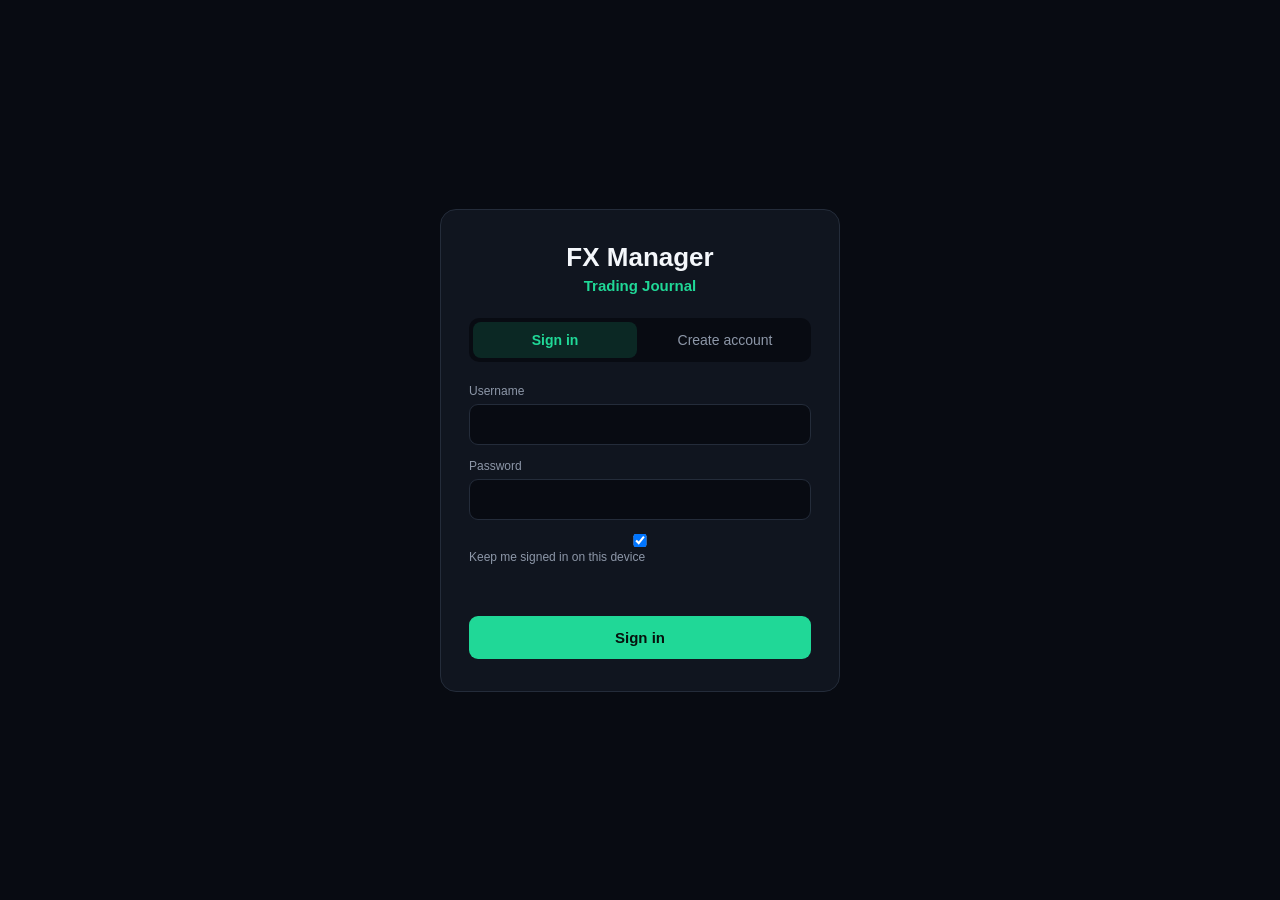
==== login.html @ fbcf69ee "Add files via upload" ====
<!DOCTYPE html>
<html lang="en">
<head>
    <meta charset="UTF-8">
    <meta name="viewport" content="width=device-width, initial-scale=1.0">
    <title>Login | FX Manager</title>

    <script src="./auth.js"></script>
    <link rel="stylesheet" href="./style.css">

    <style>
        body {
            min-height: 100vh;
            display: flex;
            align-items: center;
            justify-content: center;
            padding: 20px;
        }

        .auth-card {
            width: 100%;
            max-width: 400px;
            background: var(--card);
            border: 1px solid var(--border);
            border-radius: 16px;
            padding: 32px 28px;
        }

        .auth-brand { text-align: center; margin-bottom: 24px; }
        .auth-brand h1 { font-size: 26px; margin-bottom: 4px; }
        .auth-brand p { color: var(--green); font-weight: bold; font-size: 15px; }

        .auth-tabs {
            display: flex;
            gap: 6px;
            background: var(--bg);
            border-radius: 10px;
            padding: 4px;
            margin-bottom: 22px;
        }

        .auth-tabs button {
            flex: 1;
            padding: 10px;
            border: none;
            border-radius: 8px;
            background: transparent;
            color: var(--muted);
            font-size: 14px;
            cursor: pointer;
            transition: .2s;
        }

        .auth-tabs button.active {
            background: rgba(32, 216, 151, .14);
            color: var(--green);
            font-weight: bold;
        }

        .auth-form { display: none; flex-direction: column; gap: 14px; }
        .auth-form.active { display: flex; }

        .auth-form label { display: block; font-size: 13px; color: var(--muted); margin-bottom: 6px; }

        .auth-form input[type="text"],
        .auth-form input[type="password"] {
            width: 100%;
            padding: 12px 14px;
            background: var(--bg);
            border: 1px solid var(--border);
            border-radius: 9px;
            color: var(--text);
            font-size: 14px;
            outline: none;
        }

        .auth-form input:focus { border-color: var(--green); }

        .remember {
            display: flex;
            align-items: center;
            gap: 8px;
            font-size: 13px;
            color: var(--muted);
        }

        .auth-submit {
            padding: 13px;
            border: none;
            border-radius: 9px;
            background: var(--green);
            color: #07110d;
            font-size: 15px;
            font-weight: bold;
            cursor: pointer;
        }

        .auth-submit:disabled { opacity: .6; cursor: default; }

        .auth-error { min-height: 18px; color: var(--red); font-size: 13px; }
        .auth-note { font-size: 12px; color: var(--muted); line-height: 1.5; }
    </style>
</head>

<body>

<div class="auth-card">

    <div class="auth-brand">
        <h1>FX Manager</h1>
        <p>Trading Journal</p>
    </div>

    <div class="auth-tabs">
        <button type="button" id="tabLogin" class="active">Sign in</button>
        <button type="button" id="tabRegister">Create account</button>
    </div>

    <!-- SIGN IN -->
    <div class="auth-form active" id="loginForm">

        <div>
            <label for="loginUser">Username</label>
            <input type="text" id="loginUser" autocomplete="username">
        </div>

        <div>
            <label for="loginPass">Password</label>
            <input type="password" id="loginPass" autocomplete="current-password">
        </div>

        <label class="remember">
            <input type="checkbox" id="loginRemember" checked>
            Keep me signed in on this device
        </label>

        <div class="auth-error" id="loginError"></div>

        <button type="button" class="auth-submit" id="loginBtn">Sign in</button>
    </div>

    <!-- CREATE ACCOUNT -->
    <div class="auth-form" id="registerForm">

        <div>
            <label for="regName">Your name</label>
            <input type="text" id="regName" autocomplete="name">
        </div>

        <div>
            <label for="regUser">Username</label>
            <input type="text" id="regUser" autocomplete="username">
        </div>

        <div>
            <label for="regPass">Password (min 6 characters)</label>
            <input type="password" id="regPass" autocomplete="new-password">
        </div>

        <div>
            <label for="regPass2">Confirm password</label>
            <input type="password" id="regPass2" autocomplete="new-password">
        </div>

        <div class="auth-note" id="legacyNote" style="display:none;">
            Trades and settings already saved in this browser will be moved into this first account.
        </div>

        <div class="auth-error" id="regError"></div>

        <button type="button" class="auth-submit" id="registerBtn">Create account</button>
    </div>

</div>

<script>
    var $ = function (id) { return document.getElementById(id); };

    /* Already signed in? Go straight to the dashboard. */
    if (FXAuth.current()) {
        location.replace("index.html");
    }

    if (FXAuth.hasLegacyData()) {
        $("legacyNote").style.display = "block";
    }

    function showTab(which) {
        var isLogin = which === "login";
        $("tabLogin").classList.toggle("active", isLogin);
        $("tabRegister").classList.toggle("active", !isLogin);
        $("loginForm").classList.toggle("active", isLogin);
        $("registerForm").classList.toggle("active", !isLogin);
    }

    $("tabLogin").onclick = function () { showTab("login"); };
    $("tabRegister").onclick = function () { showTab("register"); };

    function doLogin() {
        var btn = $("loginBtn");
        $("loginError").textContent = "";

        if (!$("loginUser").value.trim() || !$("loginPass").value) {
            $("loginError").textContent = "Enter your username and password.";
            return;
        }

        btn.disabled = true;

        FXAuth.login($("loginUser").value, $("loginPass").value, $("loginRemember").checked)
            .then(function () { location.href = "index.html"; })
            .catch(function (err) {
                $("loginError").textContent = err.message;
                btn.disabled = false;
            });
    }

    function doRegister() {
        var btn = $("registerBtn");
        var err = $("regError");
        err.textContent = "";

        var name = $("regName").value.trim();
        var user = $("regUser").value.trim();
        var pass = $("regPass").value;

        if (!name || !user) { err.textContent = "Please fill in your name and a username."; return; }
        if (!/^[a-zA-Z0-9_.-]{3,30}$/.test(user)) {
            err.textContent = "Username: 3-30 letters, numbers, . _ or -";
            return;
        }
        if (pass.length < 6) { err.textContent = "Password must be at least 6 characters."; return; }
        if (pass !== $("regPass2").value) { err.textContent = "Passwords do not match."; return; }

        btn.disabled = true;

        FXAuth.register(name, user, pass)
            .then(function () { return FXAuth.login(user, pass, true); })
            .then(function () { location.href = "index.html"; })
            .catch(function (e) {
                err.textContent = e.message;
                btn.disabled = false;
            });
    }

    $("loginBtn").onclick = doLogin;
    $("registerBtn").onclick = doRegister;

    ["loginUser", "loginPass"].forEach(function (id) {
        $(id).addEventListener("keydown", function (e) { if (e.key === "Enter") doLogin(); });
    });
    ["regName", "regUser", "regPass", "regPass2"].forEach(function (id) {
        $(id).addEventListener("keydown", function (e) { if (e.key === "Enter") doRegister(); });
    });
</script>

</body>
</html>
---- style.css ----
/* ==========================================
   FX MANAGER - GLOBAL STYLES
========================================== */

* {
    margin: 0;
    padding: 0;
    box-sizing: border-box;
}

:root {
    --bg: #080b12;
    --card: #10151f;
    --card2: #151b27;
    --border: #242c3a;
    --text: #f4f7fb;
    --muted: #8d97a8;
    --green: #20d897;
    --red: #ff5d6c;
    --blue: #5b8cff;
}

body {
    font-family: Arial, Helvetica, sans-serif;
    background: var(--bg);
    color: var(--text);
}

a {
    text-decoration: none;
    color: inherit;
}

.app {
    display: flex;
    min-height: 100vh;
}


/* ==========================================
   SIDEBAR
========================================== */

.sidebar {
    width: 250px;
    background: #0c1018;
    border-right: 1px solid var(--border);
    padding: 25px 16px;
    position: fixed;
    height: 100vh;
    left: 0;
    top: 0;
    z-index: 100;
}

.logo {
    font-size: 20px;
    font-weight: bold;
    letter-spacing: 1px;
    padding: 5px 14px 35px;
}

.logo span {
    color: var(--green);
}

.sidebar nav {
    display: flex;
    flex-direction: column;
    gap: 7px;
}

.sidebar nav a,
.sidebar-bottom a {
    padding: 14px 15px;
    border-radius: 9px;
    color: var(--muted);
    font-size: 14px;
    transition: .2s;
}

.sidebar nav a:hover,
.sidebar-bottom a:hover {
    background: var(--card2);
    color: white;
}

.sidebar nav a.active {
    background: rgba(32, 216, 151, .12);
    color: var(--green);
}

.sidebar-bottom {
    position: absolute;
    bottom: 25px;
    left: 16px;
    right: 16px;
}


/* ==========================================
   MAIN
========================================== */

.main {
    margin-left: 250px;
    width: calc(100% - 250px);
    padding: 25px 35px;
}


/* ==========================================
   TOPBAR
========================================== */

.topbar {
    display: flex;
    align-items: center;
    justify-content: space-between;
    margin-bottom: 30px;
}

.topbar h2 {
    font-size: 23px;
}

.topbar p {
    color: var(--muted);
    margin-top: 5px;
    font-size: 13px;
}

.profile {
    display: flex;
    align-items: center;
    gap: 18px;
}

.notification {
    font-size: 20px;
}

.avatar {
    width: 42px;
    height: 42px;
    border-radius: 50%;
    background: var(--green);
    color: #06110d;
    display: flex;
    align-items: center;
    justify-content: center;
    font-weight: bold;
}

.menu-btn {
    display: none;
}


/* ==========================================
   WELCOME
========================================== */

.welcome {
    background: linear-gradient(135deg, #111923, #0d131d);
    border: 1px solid var(--border);
    border-radius: 15px;
    padding: 28px;
    display: flex;
    justify-content: space-between;
    align-items: center;
    margin-bottom: 25px;
}

.small-text {
    color: var(--green);
    font-size: 11px;
    font-weight: bold;
    letter-spacing: 2px;
}

.welcome h1 {
    margin: 8px 0;
    font-size: 27px;
}

.welcome p:last-child {
    color: var(--muted);
}


/* ==========================================
   BUTTONS
========================================== */

.primary-btn,
.secondary-btn {
    display: inline-block;
    padding: 12px 18px;
    border-radius: 8px;
    font-size: 14px;
    font-weight: bold;
}

.primary-btn {
    background: var(--green);
    color: #04120c;
}

.primary-btn:hover {
    opacity: .9;
}

.secondary-btn {
    border: 1px solid var(--border);
    background: var(--card2);
    color: var(--text);
}

.secondary-btn:hover {
    border-color: var(--green);
}

.full {
    width: 100%;
    text-align: center;
    margin-top: 20px;
}


/* ==========================================
   STATS
========================================== */

.stats-grid {
    display: grid;
    grid-template-columns: repeat(4, 1fr);
    gap: 18px;
    margin-bottom: 25px;
}

.stat-card {
    background: var(--card);
    border: 1px solid var(--border);
    padding: 21px;
    border-radius: 13px;
}

.stat-icon {
    font-size: 21px;
    margin-bottom: 15px;
}

.stat-card p {
    color: var(--muted);
    font-size: 13px;
}

.stat-card h2 {
    margin: 8px 0;
    font-size: 24px;
}

.positive {
    color: var(--green) !important;
}

.negative {
    color: var(--red) !important;
}


/* ==========================================
   PANELS
========================================== */

.dashboard-grid {
    display: grid;
    grid-template-columns: 2fr 1fr;
    gap: 20px;
    margin-bottom: 25px;
}

.panel {
    background: var(--card);
    border: 1px solid var(--border);
    border-radius: 13px;
    padding: 22px;
}

.panel-header {
    display: flex;
    align-items: center;
    justify-content: space-between;
    margin-bottom: 22px;
}

.panel-header h3 {
    font-size: 17px;
}

.panel-header p {
    color: var(--muted);
    font-size: 12px;
    margin-top: 5px;
}

.view-link {
    color: var(--green);
    font-size: 13px;
}

.view-link:hover {
    text-decoration: underline;
}


/* ==========================================
   OLD CHART SUPPORT
========================================== */

.chart {
    height: 250px;
    position: relative;
    overflow: hidden;
    background:
        linear-gradient(rgba(255,255,255,.035) 1px, transparent 1px),
        linear-gradient(90deg, rgba(255,255,255,.035) 1px, transparent 1px);
    background-size: 50px 50px;
    border-radius: 8px;
}

.chart-line {
    position: absolute;
    left: 4%;
    right: 4%;
    top: 30%;
    height: 130px;
    border-bottom: 3px solid var(--green);
    transform: skewY(-15deg);
    box-shadow: 0 15px 25px rgba(32,216,151,.08);
}

.chart-labels {
    position: absolute;
    bottom: 5px;
    left: 15px;
    right: 15px;
    display: flex;
    justify-content: space-between;
    color: var(--muted);
    font-size: 10px;
}


/* ==========================================
   LIVE PERFORMANCE CHART
========================================== */

.performance-panel {
    margin-bottom: 25px;
}

.performance-header {
    display: flex;
    align-items: center;
    justify-content: space-between;
    margin-bottom: 18px;
}

.performance-header h3 {
    font-size: 17px;
}

.performance-header p {
    color: var(--muted);
    font-size: 12px;
    margin-top: 5px;
}

.chart-range {
    width: auto;
    min-width: 110px;
    padding: 9px 12px;

    background: var(--card2);
    border: 1px solid var(--border);

    color: var(--text);

    border-radius: 8px;

    font-size: 12px;
    cursor: pointer;

    outline: none;
}

.chart-range:hover {
    border-color: var(--green);
}

.chart-range:focus {
    border-color: var(--green);
}

.chart-wrapper {
    position: relative;
    width: 100%;
    height: 330px;
    padding: 5px 0;
}

#performanceChart {
    width: 100% !important;
    height: 100% !important;
}

.chart-empty {
    position: absolute;

    top: 0;
    left: 0;
    right: 0;
    bottom: 0;

    display: none;

    align-items: center;
    justify-content: center;

    color: var(--muted);

    font-size: 13px;

    text-align: center;
}


/* ==========================================
   JOURNAL PREVIEW
========================================== */

.journal-preview {
    display: flex;
    flex-direction: column;
    gap: 14px;
}

.journal-row {
    display: flex;
    justify-content: space-between;
    font-size: 13px;
    border-bottom: 1px solid var(--border);
    padding-bottom: 12px;
}

.journal-row span {
    color: var(--muted);
}

.bullish {
    color: var(--green);
}


/* ==========================================
   TABLE
========================================== */

.recent-panel {
    overflow: hidden;
}

.table-container {
    overflow-x: auto;
}

table {
    width: 100%;
    border-collapse: collapse;
}

th {
    text-align: left;
    color: var(--muted);
    font-size: 11px;
    font-weight: normal;
    padding: 13px;
    border-bottom: 1px solid var(--border);
}

td {
    padding: 16px 13px;
    border-bottom: 1px solid var(--border);
    font-size: 13px;
}

tbody tr:hover {
    background: rgba(255,255,255,.015);
}

.buy,
.win {
    color: var(--green);
    background: rgba(32,216,151,.09);
    padding: 5px 8px;
    border-radius: 5px;
}

.sell,
.loss {
    color: var(--red);
    background: rgba(255,93,108,.09);
    padding: 5px 8px;
    border-radius: 5px;
}


/* ==========================================
   CALENDAR
========================================== */

.calendar-panel {
    margin-bottom: 25px;
}

.calendar-header {
    display: flex;
    align-items: center;
    justify-content: space-between;
    margin-bottom: 25px;
}

.calendar-header button {
    width: 40px;
    height: 40px;

    border: 1px solid var(--border);

    background: var(--card2);
    color: white;

    border-radius: 8px;

    font-size: 24px;

    cursor: pointer;

    transition: .2s;
}

.calendar-header button:hover {
    background: var(--green);
    color: #000;
}

.calendar-week,
.calendar-grid {
    display: grid;
    grid-template-columns: repeat(7, 1fr);
    gap: 8px;
}

.calendar-week {
    margin-bottom: 8px;
}

.calendar-week span {
    text-align: center;
    color: var(--muted);
    font-size: 11px;
    padding: 10px;
}

.calendar-day {
    min-height: 105px;

    background: var(--card2);

    border: 1px solid var(--border);

    border-radius: 9px;

    padding: 10px;

    cursor: pointer;

    transition: .2s;
}

.calendar-day:hover {
    border-color: var(--green);
    transform: translateY(-2px);
}

.calendar-day strong {
    font-size: 14px;
}

.calendar-day small {
    display: block;

    margin-top: 8px;

    color: var(--muted);

    font-size: 10px;
}

.empty-day {
    background: transparent;
    border: none;
    cursor: default;
}

.day-profit,
.day-loss {
    display: inline-block;

    margin-top: 20px;

    padding: 5px 7px;

    border-radius: 5px;

    font-size: 11px;
}

.day-profit {
    color: var(--green);
    background: rgba(32,216,151,.1);
}

.day-loss {
    color: var(--red);
    background: rgba(255,93,108,.1);
}

.no-trade {
    opacity: .5;
}

.day-trade {
    display: grid;

    grid-template-columns:
        1.5fr 1fr 1fr 1fr;

    align-items: center;

    padding: 15px;

    border-bottom: 1px solid var(--border);

    font-size: 13px;
}


/* ==========================================
   JOURNAL PAGE
========================================== */

.journal-date {
    margin-bottom: 20px;
}

.journal-date label {
    display: block;

    color: var(--muted);

    font-size: 12px;

    margin-bottom: 7px;
}

input,
select,
textarea {
    width: 100%;

    background: var(--card2);

    border: 1px solid var(--border);

    color: white;

    border-radius: 8px;

    padding: 12px;

    outline: none;

    font-size: 13px;
}

input:focus,
select:focus,
textarea:focus {
    border-color: var(--green);
}

input::placeholder,
textarea::placeholder {
    color: #657083;
}

.form-grid {
    display: grid;

    grid-template-columns: repeat(2, 1fr);

    gap: 20px;
}

.form-group {
    margin-bottom: 20px;
}

.form-group label {
    display: block;

    color: var(--muted);

    font-size: 12px;

    margin-bottom: 8px;
}

textarea {
    min-height: 130px;

    resize: vertical;
}

.panel h3 {
    margin-bottom: 20px;
}

.emotion-grid {
    display: grid;

    grid-template-columns: repeat(5, 1fr);

    gap: 12px;
}

.emotion-grid button {
    background: var(--card2);

    border: 1px solid var(--border);

    color: white;

    padding: 15px 8px;

    border-radius: 10px;

    cursor: pointer;

    line-height: 1.7;

    transition: .2s;
}

.emotion-grid button:hover,
.emotion-grid button.selected {
    border-color: var(--green);

    background: rgba(32,216,151,.1);
}

.form-help {
    color: var(--muted);

    font-size: 12px;

    margin-bottom: 15px;
}

.image-preview {
    display: grid;

    grid-template-columns: repeat(4, 1fr);

    gap: 15px;

    margin-top: 20px;
}

.image-preview img {
    width: 100%;

    height: 160px;

    object-fit: cover;

    border-radius: 8px;

    border: 1px solid var(--border);
}

.save-journal {
    border: none;

    cursor: pointer;

    margin-top: 20px;
}

.success-message {
    color: var(--green);

    margin-top: 15px;
}


/* ==========================================
   TRADE PAGE
========================================== */

.delete-btn {
    border: 1px solid rgba(255,93,108,.3);

    background: rgba(255,93,108,.08);

    color: var(--red);

    padding: 7px 10px;

    border-radius: 6px;

    cursor: pointer;

    transition: .2s;
}

.delete-btn:hover {
    background: var(--red);

    color: white;
}


/* ==========================================
   ANALYTICS
========================================== */

.analytics-number {
    font-size: 35px;

    font-weight: bold;

    margin: 25px 0;
}

.metric {
    display: flex;

    justify-content: space-between;

    padding: 17px 0;

    border-bottom: 1px solid var(--border);

    font-size: 13px;
}

.metric span {
    color: var(--muted);
}

.strategy-row {
    display: flex;

    justify-content: space-between;

    align-items: center;

    padding: 17px 0;

    border-bottom: 1px solid var(--border);
}

.strategy-row small {
    display: block;

    color: var(--muted);

    margin-top: 5px;

    font-size: 11px;
}


/* ==========================================
   GOALS
========================================== */

.goal-item {
    padding: 20px 0;

    border-bottom: 1px solid var(--border);
}

.goal-top {
    display: flex;

    justify-content: space-between;

    margin-bottom: 12px;
}

.goal-top span {
    color: var(--muted);

    font-size: 13px;
}

.progress {
    height: 8px;

    background: #202735;

    border-radius: 20px;

    overflow: hidden;
}

.progress-bar {
    height: 100%;

    background: var(--green);

    border-radius: 20px;

    transition: width .3s ease;
}

.goal-bottom {
    display: flex;

    justify-content: space-between;

    align-items: center;

    margin-top: 10px;
}

.goal-bottom small {
    color: var(--muted);
}


/* ==========================================
   SCROLLBAR
========================================== */

::-webkit-scrollbar {
    width: 8px;
    height: 8px;
}

::-webkit-scrollbar-track {
    background: var(--bg);
}

::-webkit-scrollbar-thumb {
    background: #2a3342;
    border-radius: 10px;
}

::-webkit-scrollbar-thumb:hover {
    background: #394557;
}


/* ==========================================
   RESPONSIVE - TABLET
========================================== */

@media(max-width: 1000px) {

    .sidebar {
        transform: translateX(-100%);

        transition: .3s;
    }

    .sidebar.open {
        transform: translateX(0);
    }

    .main {
        margin-left: 0;

        width: 100%;

        padding: 20px;
    }

    .menu-btn {
        display: block;

        background: none;

        border: none;

        color: white;

        font-size: 23px;

        margin-right: 15px;

        cursor: pointer;
    }

    .topbar {
        justify-content: flex-start;
    }

    .topbar > div:nth-child(2) {
        flex: 1;
    }

    .stats-grid {
        grid-template-columns: repeat(2, 1fr);
    }

    .dashboard-grid {
        grid-template-columns: 1fr;
    }
}


/* ==========================================
   RESPONSIVE - MOBILE
========================================== */

@media(max-width: 700px) {

    .calendar-week,
    .calendar-grid {
        gap: 4px;
    }

    .calendar-day {
        min-height: 75px;

        padding: 6px;
    }

    .calendar-day small {
        font-size: 8px;
    }

    .day-profit,
    .day-loss {
        margin-top: 10px;

        font-size: 9px;
    }

    .form-grid {
        grid-template-columns: 1fr;
    }

    .emotion-grid {
        grid-template-columns: repeat(2, 1fr);
    }

    .image-preview {
        grid-template-columns: repeat(2, 1fr);
    }

    .day-trade {
        grid-template-columns: 1fr 1fr;

        gap: 10px;
    }

    .calendar-week span {
        font-size: 8px;
    }

    .performance-header {
        align-items: flex-start;

        gap: 15px;
    }

    .performance-header h3 {
        font-size: 15px;
    }

    .chart-range {
        min-width: 95px;

        font-size: 11px;

        padding: 8px;
    }

    .chart-wrapper {
        height: 260px;
    }
}


/* ==========================================
   RESPONSIVE - SMALL MOBILE
========================================== */

@media(max-width: 600px) {

    .main {
        padding: 15px;
    }

    .welcome {
        flex-direction: column;

        align-items: flex-start;

        gap: 20px;
    }

    .welcome h1 {
        font-size: 22px;
    }

    .stats-grid {
        grid-template-columns: 1fr;
    }

    .profile {
        gap: 8px;
    }

    .notification {
        display: none;
    }
}


@media(max-width: 500px) {

    .performance-header {
        flex-direction: column;
    }

    .chart-range {
        width: 100%;
    }

    .chart-wrapper {
        height: 230px;
    }

    .panel {
        padding: 17px;
    }

    .topbar h2 {
        font-size: 19px;
    }

    .welcome {
        padding: 20px;
    }

    .welcome h1 {
        font-size: 20px;
    }

    th,
    td {
        white-space: nowrap;
    }
}


/* ==========================================
   DASHBOARD HTML COMPATIBILITY FIX
========================================== */


/* MAIN CONTENT */

.main-content {
    margin-left: 250px;
    width: calc(100% - 250px);
    padding: 25px 35px;
}


/* SIDEBAR NAVIGATION */

.sidebar-nav {
    display: flex;
    flex-direction: column;
    gap: 7px;
}

.sidebar-nav .nav-item {
    display: flex;
    align-items: center;
    gap: 10px;

    padding: 14px 15px;

    border-radius: 9px;

    color: var(--muted);

    font-size: 14px;

    transition: .2s;
}

.sidebar-nav .nav-item:hover {
    background: var(--card2);
    color: white;
}

.sidebar-nav .nav-item.active {
    background: rgba(32, 216, 151, .12);
    color: var(--green);
}


/* SIDEBAR FOOTER */

.sidebar-footer {
    position: absolute;

    bottom: 25px;

    left: 16px;
    right: 16px;

    display: flex;
    align-items: center;

    gap: 8px;

    color: var(--text);

    font-size: 13px;
}

.status-dot {
    width: 8px;
    height: 8px;

    border-radius: 50%;

    background: var(--green);

    box-shadow: 0 0 8px rgba(32,216,151,.5);
}


/* LOGO */

.logo {
    display: flex;
    align-items: flex-start;
    gap: 12px;
}

.logo-icon {
    font-size: 28px;
    font-weight: bold;
    color: var(--text);
}

.logo h2 {
    font-size: 24px;
    margin-bottom: 3px;
}

.logo span {
    color: var(--green);
    font-size: 17px;
    font-weight: bold;
}


/* MOBILE HEADER */

.mobile-header {
    display: none;
}


/* PAGE HEADER */

.page-header {
    display: flex;
    align-items: center;
    justify-content: space-between;

    margin-bottom: 30px;
}

.page-header h1 {
    font-size: 25px;
}

.page-header p {
    color: var(--muted);

    margin-top: 5px;

    font-size: 13px;
}


/* PRIMARY BUTTON */

.primary-button {
    display: inline-block;

    background: var(--green);

    color: #04120c;

    padding: 12px 18px;

    border-radius: 8px;

    font-size: 14px;

    font-weight: bold;

    transition: .2s;
}

.primary-button:hover {
    opacity: .9;
}


/* STAT LABEL */

.stat-label {
    display: block;

    color: var(--muted);

    font-size: 13px;

    margin-bottom: 8px;
}


/* DASHBOARD CARD */

.dashboard-card {
    background: var(--card);

    border: 1px solid var(--border);

    border-radius: 13px;

    padding: 22px;
}


/* CARD HEADER */

.card-header {
    display: flex;

    align-items: center;

    justify-content: space-between;

    margin-bottom: 22px;
}

.card-header h2 {
    font-size: 17px;
}

.card-header p {
    color: var(--muted);

    font-size: 12px;

    margin-top: 5px;
}


/* PERFORMANCE */

.performance-card {
    margin-bottom: 25px;
}


/* BOTTOM DASHBOARD */

.dashboard-two-column {
    display: grid;

    grid-template-columns: 2fr 1fr;

    gap: 20px;

    margin-bottom: 25px;
}


/* TEXT LINK */

.text-link {
    color: var(--green);

    font-size: 13px;
}

.text-link:hover {
    text-decoration: underline;
}


/* JOURNAL SUMMARY */

.journal-summary {
    display: flex;

    flex-direction: column;

    gap: 14px;
}

.journal-date-box,
.journal-item {
    display: flex;

    justify-content: space-between;

    align-items: center;

    font-size: 13px;

    border-bottom: 1px solid var(--border);

    padding-bottom: 12px;
}

.journal-date-box span,
.journal-item span {
    color: var(--muted);
}

.journal-date-box strong,
.journal-item strong {
    color: var(--text);
}


/* EMPTY TABLE */

.empty-table {
    text-align: center;

    padding: 30px;

    color: var(--muted);
}


/* ==========================================
   DASHBOARD RESPONSIVE
========================================== */

@media(max-width: 1000px) {

    .sidebar {
        transform: translateX(-100%);

        transition: .3s;
    }

    .sidebar.open {
        transform: translateX(0);
    }

    .main-content {
        margin-left: 0;

        width: 100%;

        padding: 20px;
    }

    .mobile-header {
        display: flex;

        align-items: center;

        gap: 15px;

        margin-bottom: 25px;
    }

    .mobile-header button {
        background: none;

        border: none;

        color: white;

        font-size: 24px;

        cursor: pointer;
    }

    .mobile-header h2 {
        font-size: 20px;
    }

    .stats-grid {
        grid-template-columns: repeat(2, 1fr);
    }

    .dashboard-two-column {
        grid-template-columns: 1fr;
    }
}


@media(max-width: 700px) {

    .page-header {
        align-items: flex-start;

        gap: 15px;
    }

    .page-header h1 {
        font-size: 22px;
    }

    .stats-grid {
        grid-template-columns: 1fr;
    }

    .performance-header {
        flex-direction: column;

        align-items: flex-start;

        gap: 15px;
    }

    .chart-range {
        width: 100%;
    }
}


@media(max-width: 500px) {

    .main-content {
        padding: 15px;
    }

    .page-header {
        flex-direction: column;
    }

    .primary-button {
        width: 100%;

        text-align: center;
    }

    .dashboard-card {
        padding: 17px;
    }
}


/* ==========================================
   BREAKEVEN TRADE
========================================== */

.breakeven {
    color: var(--blue);
    background: rgba(91,140,255,.10);
    padding: 5px 8px;
    border-radius: 5px;
}


/* ==========================================
   ANALYTICS CHART
========================================== */

.pnl-bar {
    width: 24px;
    min-height: 10px;
    border-radius: 5px 5px 0 0;
    transition: 0.2s ease;
    cursor: pointer;
}

.pnl-bar:hover {
    transform: scaleY(1.05);
}

.profit-bar {
    background: var(--green);
}

.loss-bar {
    background: var(--red);
}

.bar-chart {
    min-height: 180px;
    display: flex;
    align-items: flex-end;
    gap: 8px;
    padding: 20px 10px 10px;
    overflow-x: auto;
}

.strategy-row {
    display: flex;
    align-items: center;
    justify-content: space-between;
    gap: 20px;
    padding: 15px 0;
    border-bottom: 1px solid rgba(255,255,255,0.08);
}

.strategy-row:last-child {
    border-bottom: none;
}

.strategy-row small {
    display: block;
    margin-top: 5px;
    opacity: 0.65;
}

.edit-btn {
    padding: 6px 10px;
    border: none;
    border-radius: 6px;
    cursor: pointer;
    margin-right: 5px;
}

.edit-btn:hover {
    opacity: 0.8;
}

/* =========================================
   PROFILE + SETTINGS SIDEBAR
========================================= */

.sidebar-bottom {
    margin-top: auto;
    padding-top: 20px;
}

.profile-mini {
    display: flex;
    align-items: center;
    gap: 11px;
    padding: 11px;
    border-radius: 12px;
    margin-bottom: 8px;
    text-decoration: none;
    color: inherit;
    border: 1px solid transparent;
    transition: 0.2s ease;
}

.profile-mini:hover {
    background: rgba(255,255,255,0.05);
    border-color: rgba(255,255,255,0.08);
}

.profile-avatar {
    width: 38px;
    height: 38px;
    min-width: 38px;
    border-radius: 50%;
    display: flex;
    align-items: center;
    justify-content: center;
    background: #19d99b;
    color: #07110d;
    font-weight: 800;
    font-size: 15px;
}

.profile-mini-info {
    min-width: 0;
}

.profile-mini-name {
    display: block;
    font-size: 14px;
    font-weight: 700;
    white-space: nowrap;
    overflow: hidden;
    text-overflow: ellipsis;
}

.profile-mini-role {
    display: block;
    font-size: 11px;
    opacity: 0.5;
    margin-top: 2px;
}

.settings-link {
    display: flex;
    align-items: center;
    gap: 10px;
    padding: 10px 11px;
    border-radius: 10px;
    text-decoration: none;
    color: inherit;
    font-size: 13px;
    opacity: 0.7;
    transition: 0.2s ease;
}

.settings-link:hover {
    opacity: 1;
    background: rgba(255,255,255,0.05);
}


/* =========================================
   GLOBAL LIGHT THEME
========================================= */

body.light-theme {
    background: #f3f6f8;
    color: #17201c;
}

/* Sidebar */
body.light-theme .sidebar {
    background: #ffffff;
    color: #17201c;
    border-right-color: rgba(0, 0, 0, 0.08);
}

/* Main content */
body.light-theme .main-content {
    background: #f3f6f8;
}

/* Cards / panels */
body.light-theme .card,
body.light-theme .panel,
body.light-theme .stat-card,
body.light-theme .dashboard-card,
body.light-theme .analytics-card,
body.light-theme .goal-card,
body.light-theme .trade-card {
    background: #ffffff;
    color: #17201c;
    border-color: rgba(0, 0, 0, 0.08);
}

/* Inputs */
body.light-theme input,
body.light-theme select,
body.light-theme textarea {
    background: #ffffff;
    color: #17201c;
    border-color: rgba(0, 0, 0, 0.12);
}

/* Tables */
body.light-theme table {
    color: #17201c;
}

body.light-theme th,
body.light-theme td {
    border-color: rgba(0, 0, 0, 0.08);
}

/* Sidebar links */
body.light-theme .sidebar a {
    color: #17201c;
}

body.light-theme .sidebar a:hover {
    background: rgba(0, 0, 0, 0.05);
}

/* Profile */
body.light-theme .profile-mini:hover {
    background: rgba(0, 0, 0, 0.04);
}

body.light-theme .settings-link:hover {
    background: rgba(0, 0, 0, 0.04);
}

/* General borders */
body.light-theme .border,
body.light-theme .section,
body.light-theme .trade-row,
body.light-theme .strategy-row {
    border-color: rgba(0, 0, 0, 0.08);
}

/* Calendar */
body.light-theme .calendar,
body.light-theme .calendar-day {
    background: #ffffff;
    border-color: rgba(0, 0, 0, 0.08);
}

/* Text */
body.light-theme small,
body.light-theme .muted {
    color: #66736d;
}

/* =========================================
   LIGHT THEME - SETTINGS
========================================= */

body.light-theme .settings-card {
    background: #ffffff;
    border-color: rgba(0, 0, 0, 0.08);
}

body.light-theme .settings-input,
body.light-theme .settings-select {
    background: #f7f8f9;
    color: #17201c;
    border-color: rgba(0, 0, 0, 0.12);
}

body.light-theme .settings-select option {
    background: #ffffff;
    color: #17201c;
}

body.light-theme .avatar-preview,
body.light-theme .data-info,
body.light-theme .account-preview {
    background: #f7f8f9;
}

/* ==========================================
   UNIFIED TYPOGRAPHY SCALE (matches Dashboard)
   Page title 25 | Card title 17 | Stat value 24
   Body 13 | Small 12 | Table head 11 | Button 14
========================================== */

/* Sidebar */
body .logo,
body .logo h2 { font-size: 24px !important; }
body .sidebar nav a,
body .sidebar-nav .nav-item { font-size: 14px !important; }

/* Page titles */
body .page-header h1,
body .topbar h2,
body .settings-header h1,
body main h1,
body .main h1,
body .main-content h1 { font-size: 25px !important; }

body .page-header p,
body .topbar p,
body .settings-header p { font-size: 13px !important; }

/* Card / panel titles */
body .card-header h2,
body .panel-header h3,
body .panel h3,
body .panel h2,
body .dashboard-card h2,
body .calendar-header h2,
body .settings-card h2,
body .settings-card h3,
body .main > section > h2,
body .main h3 { font-size: 17px !important; }

/* Stat cards */
body .stat-card h2 { font-size: 24px !important; }
body .stat-label,
body .stat-card p { font-size: 13px !important; }

/* Tables */
body th { font-size: 11px !important; }
body td { font-size: 13px !important; }

/* Forms and buttons */
body label { font-size: 12px !important; }
body input, body select, body textarea { font-size: 13px !important; }
body .primary-button, body .primary-btn, body .secondary-btn { font-size: 14px !important; }

/* Sub-headings inside cards */
body h4 { font-size: 14px !important; }

/* Trades page card titles */
body .card h2,
body .card h3,
body .history-header h2,
body .trade-form-card h2 { font-size: 17px !important; }

/* ==========================================
   CONSISTENT SIDEBAR + SPACING (all pages)
========================================== */

body .sidebar { display: flex; flex-direction: column; overflow-y: auto; }
body .sidebar-bottom { position: static !important; margin-top: auto; padding-top: 16px; }
body .sidebar-footer { position: static !important; padding: 10px 12px 0; color: var(--muted); font-size: 12px !important; }

body .logo span { font-size: 17px; }
body .sidebar nav a, body .sidebar-nav .nav-item {
    display: flex; align-items: center; gap: 10px;
    padding: 14px 15px; border-radius: 9px;
}
body .settings-link, body .profile-mini-name { font-size: 14px !important; }
body .profile-mini-role { font-size: 11px !important; }

/* Settings content lines up with every other page */
body .settings-page { max-width: none !important; padding: 0 !important; }

/* Small detail text under stat values */
body .stat-card span:not(.stat-label) { font-size: 12px !important; color: var(--muted); }
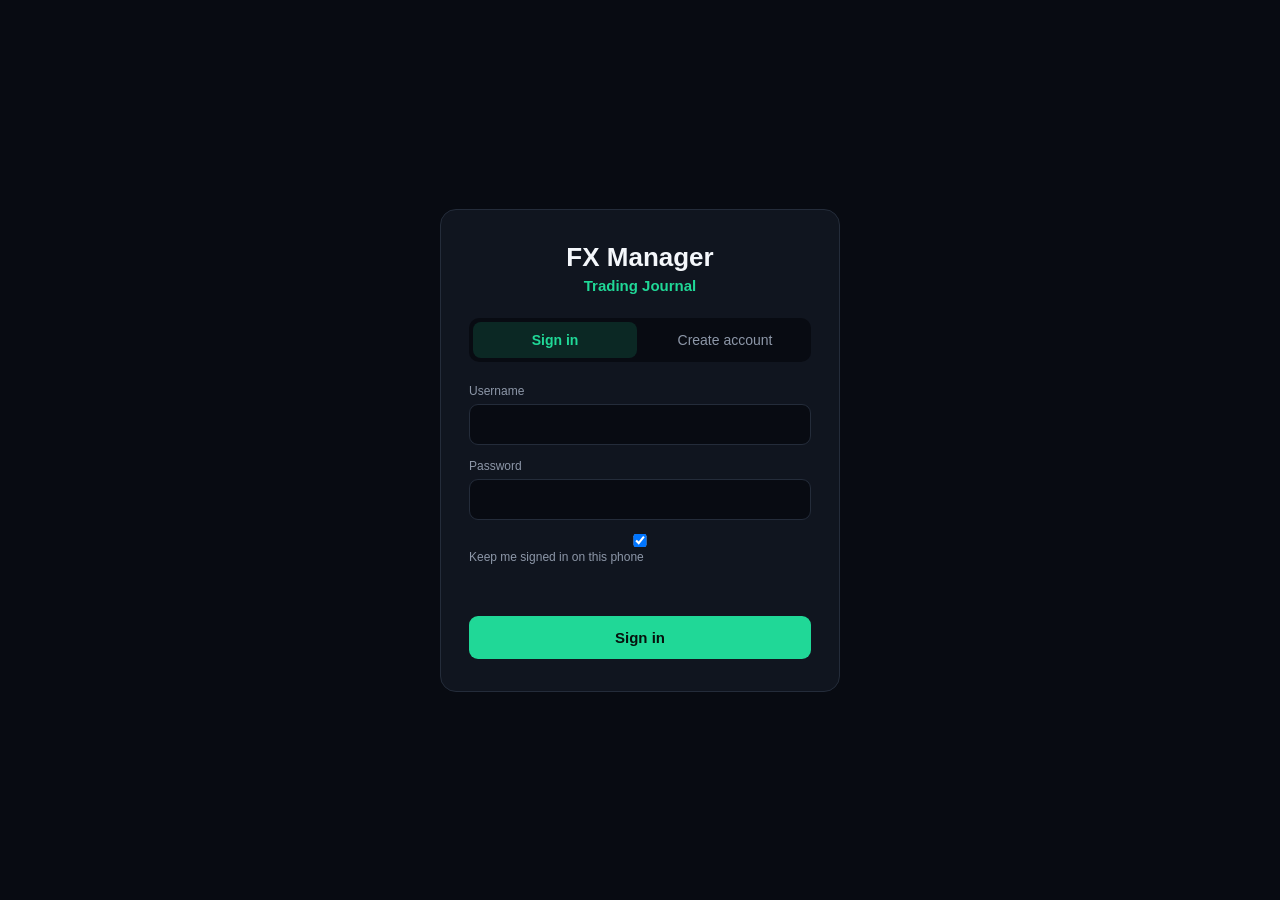
==== commit 988cf499: "Add files via upload" ====
--- a/login.html
+++ b/login.html
@@ -131,7 +131,7 @@
 
         <label class="remember">
             <input type="checkbox" id="loginRemember" checked>
-            Keep me signed in on this device
+            Keep me signed in on this phone
         </label>
 
         <div class="auth-error" id="loginError"></div>
@@ -163,7 +163,7 @@
         </div>
 
         <div class="auth-note" id="legacyNote" style="display:none;">
-            Trades and settings already saved in this browser will be moved into this first account.
+            Trades and settings saved on this phone by an older version will be moved into your online account the first time you sign in with the same username.
         </div>
 
         <div class="auth-error" id="regError"></div>
@@ -179,6 +179,10 @@
     /* Already signed in? Go straight to the dashboard. */
     if (FXAuth.current()) {
         location.replace("index.html");
+    }
+
+    if (!FXAuth.isConfigured()) {
+        $("loginError").textContent = "Online storage is not set up yet. Add your Firebase keys in auth.js (see FIREBASE_SETUP.md).";
     }
 
     if (FXAuth.hasLegacyData()) {
